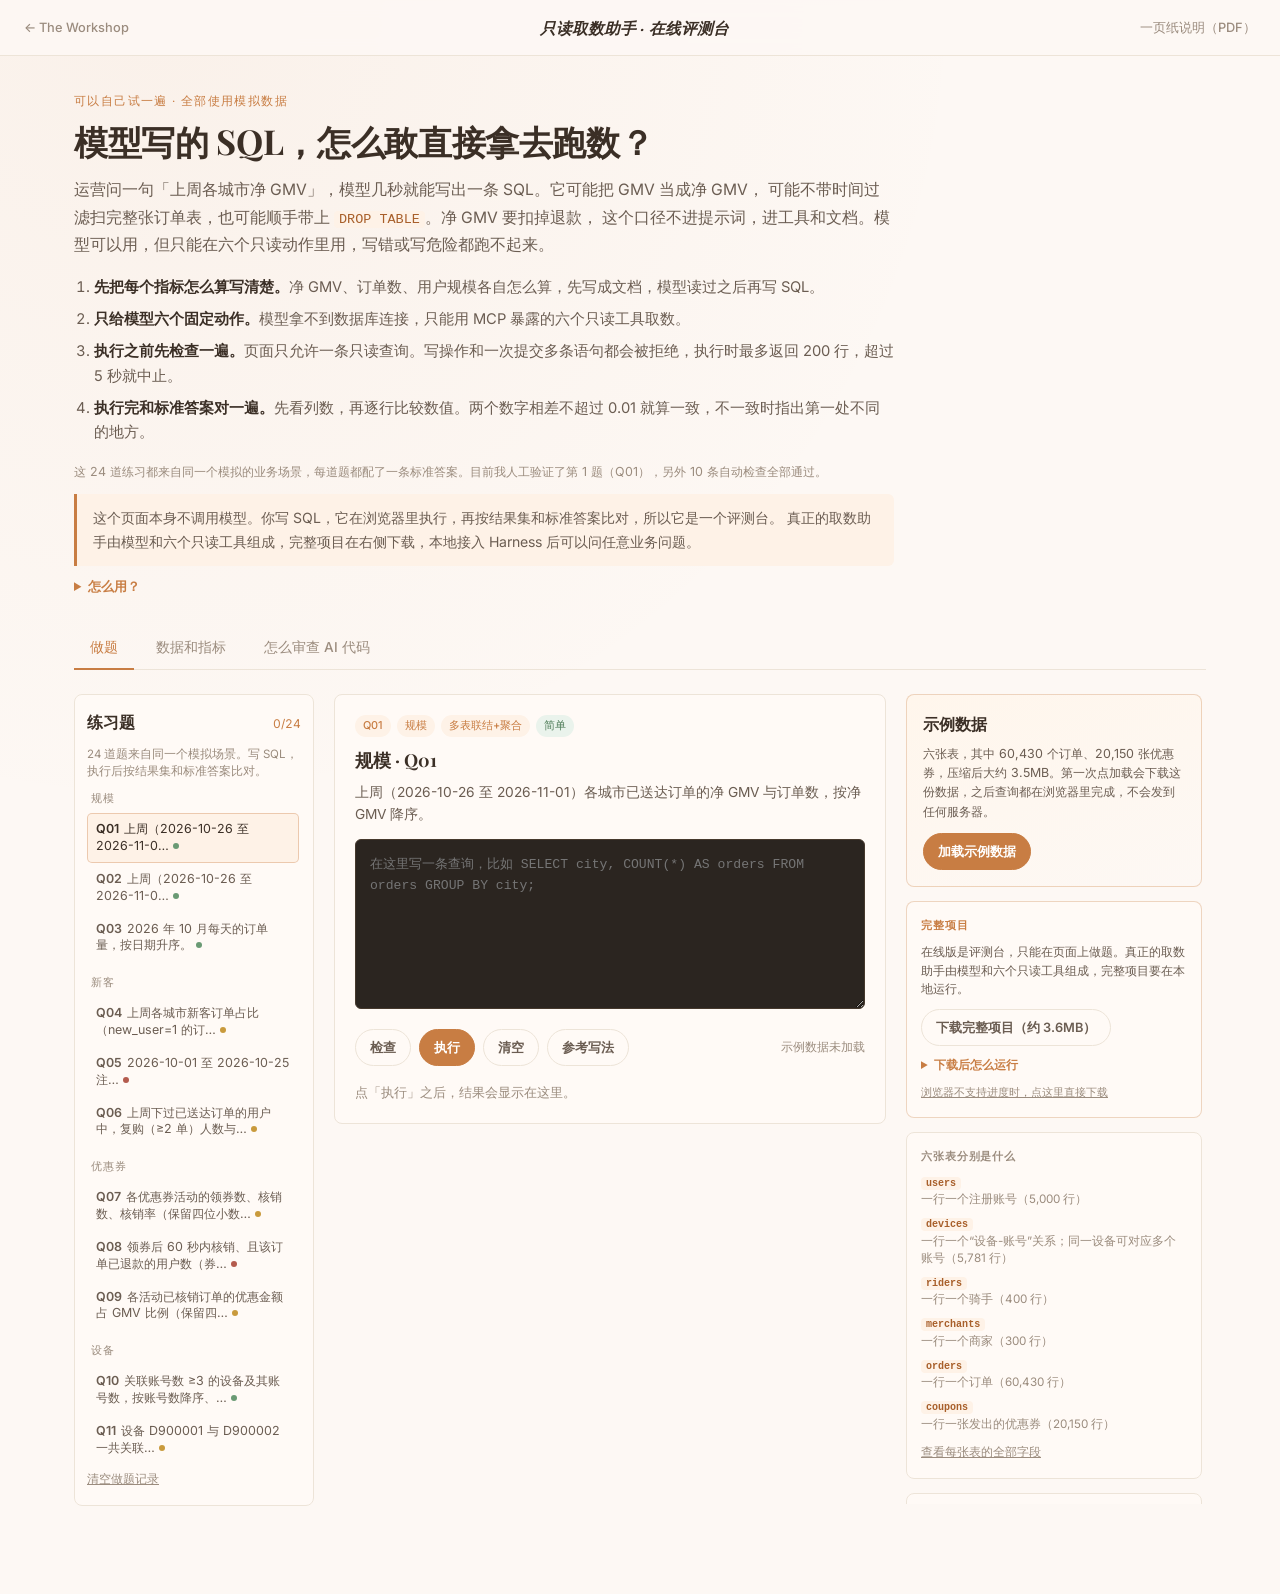
==== work/quagent/index.html @ 1f9f8b7e "Publish read-only SQL workbench and local project download The online page is an in-browser evaluati" ====
<!DOCTYPE html>
<html lang="zh-CN">
<head>
    <meta charset="UTF-8">
    <meta name="viewport" content="width=device-width, initial-scale=1.0">
    <title>只读取数助手 — 在线评测台</title>
    <link rel="preconnect" href="https://fonts.googleapis.com">
    <link rel="preconnect" href="https://fonts.gstatic.com" crossorigin>
    <link href="https://fonts.googleapis.com/css2?family=Playfair+Display:ital,wght@0,500;0,700;1,500&family=Inter:wght@400;500;600&display=swap" rel="stylesheet">
    <link rel="stylesheet" href="../../css/style.css">
    <link rel="stylesheet" href="css/quagent.css">
</head>
<body class="lab-page">

<header class="lab-nav">
    <a class="lab-back" href="../../index.html#work">← The Workshop</a>
    <span class="lab-nav-title">只读取数助手<span class="nav-suffix"> · 在线评测台</span></span>
    <a class="lab-pdf" href="../../files/work/quagent-workbench.pdf" target="_blank" rel="noopener">一页纸说明（PDF）</a>
</header>

<main class="lab-main">

    <section class="lab-hero">
        <p class="lab-kicker">可以自己试一遍 · 全部使用模拟数据</p>
        <h1>模型写的 SQL，怎么敢直接拿去跑数？</h1>
        <p class="lab-lead">
            运营问一句「上周各城市净 GMV」，模型几秒就能写出一条 SQL。它可能把 GMV 当成净 GMV，
            可能不带时间过滤扫完整张订单表，也可能顺手带上 <code>DROP TABLE</code>。净 GMV 要扣掉退款，
            这个口径不进提示词，进工具和文档。模型可以用，但只能在六个只读动作里用，写错或写危险都跑不起来。
        </p>
        <ol class="lab-steps">
            <li><strong>先把每个指标怎么算写清楚。</strong>净 GMV、订单数、用户规模各自怎么算，先写成文档，模型读过之后再写 SQL。</li>
            <li><strong>只给模型六个固定动作。</strong>模型拿不到数据库连接，只能用 MCP 暴露的六个只读工具取数。</li>
            <li><strong>执行之前先检查一遍。</strong>页面只允许一条只读查询。写操作和一次提交多条语句都会被拒绝，执行时最多返回 200 行，超过 5 秒就中止。</li>
            <li><strong>执行完和标准答案对一遍。</strong>先看列数，再逐行比较数值。两个数字相差不超过 0.01 就算一致，不一致时指出第一处不同的地方。</li>
        </ol>
        <p class="lab-baseline">这 24 道练习都来自同一个模拟的业务场景，每道题都配了一条标准答案。目前我人工验证了第 1 题（Q01），另外 10 条自动检查全部通过。</p>
        <p class="lab-position">
            这个页面本身不调用模型。你写 SQL，它在浏览器里执行，再按结果集和标准答案比对，所以它是一个评测台。
            真正的取数助手由模型和六个只读工具组成，完整项目在右侧下载，本地接入 Harness 后可以问任意业务问题。
        </p>
        <details class="lab-howto">
            <summary>怎么用？</summary>
            <p>先点「加载示例数据」，再从左边挑一道题，在中间写 SQL，最后点「执行」。执行完会自动和标准答案比对。右边还会列出六张表、表之间的关联，以及每个指标怎么算。</p>
        </details>
    </section>

    <nav class="lab-tabs" aria-label="页面分区">
        <button class="lab-tab active" data-tab="workbench" aria-selected="true">做题</button>
        <button class="lab-tab" data-tab="scenario" aria-selected="false">数据和指标</button>
        <button class="lab-tab" data-tab="safety" aria-selected="false">怎么审查 AI 代码</button>
    </nav>

    <section class="lab-panel active" id="tab-workbench">
        <div class="wb-grid">

            <aside class="q-panel">
                <div class="q-head">
                    <h2>练习题</h2>
                    <span id="progress-label">0/24</span>
                </div>
                <p class="q-sub">24 道题来自同一个模拟场景。写 SQL，执行后按结果集和标准答案比对。</p>
                <select id="q-select" class="q-select" aria-label="选择题目"></select>
                <div id="q-list" class="q-list"></div>
                <button id="btn-reset-progress" class="link-btn">清空做题记录</button>
            </aside>

            <section class="editor-panel">
                <div class="q-detail">
                    <div class="q-meta" id="q-meta"></div>
                    <h2 id="q-title">正在加载题目…</h2>
                    <p id="q-text"></p>
                </div>

                <textarea id="sql-editor" spellcheck="false" aria-label="SQL 编辑器" placeholder="在这里写一条查询，比如 SELECT city, COUNT(*) AS orders FROM orders GROUP BY city;"></textarea>

                <div class="editor-bar">
                    <button id="btn-validate" class="lab-btn">检查</button>
                    <button id="btn-run" class="lab-btn primary">执行</button>
                    <button id="btn-clear" class="lab-btn ghost">清空</button>
                    <button id="btn-solution" class="lab-btn ghost">参考写法</button>
                    <span id="db-status" class="db-status">示例数据未加载</span>
                </div>

                <div id="verdict" class="verdict" hidden></div>

                <div id="result-wrap" class="result-wrap">
                    <p class="empty">点「执行」之后，结果会显示在这里。</p>
                </div>
            </section>

            <aside class="side-panel">
                <div class="load-card" id="load-card">
                    <h3>示例数据</h3>
                    <p id="load-note">六张表，压缩后大约 3.5MB。第一次点加载会下载这份数据，之后查询都在浏览器里完成，不会发到任何服务器。</p>
                    <button id="btn-load" class="lab-btn primary">加载示例数据</button>
                </div>

                <div class="side-block download-block">
                    <h3>完整项目</h3>
                    <p class="download-lead">在线版是评测台，只能在页面上做题。真正的取数助手由模型和六个只读工具组成，完整项目要在本地运行。</p>
                    <button id="btn-download" class="lab-btn">下载完整项目（约 3.6MB）</button>
                    <p id="download-status" class="download-status" hidden></p>
                    <details class="download-steps">
                        <summary>下载后怎么运行</summary>
                        <ol>
                            <li>解压，确认目录里有 <code>quagent/</code> 和 <code>workbench/</code> 两个文件夹。</li>
                            <li>安装依赖，运行 <code>python -m pip install "mcp[cli]"</code>。</li>
                            <li>运行 <code>python quagent/server/smoke_mcp.py</code>，看到 <code>ALL PASS</code> 说明工具层正常。</li>
                            <li>按 <code>quagent/harness/install.md</code> 修改路径并挂到 Harness，重启后就能问任意取数问题。</li>
                        </ol>
                    </details>
                    <a class="download-fallback" href="../../files/work/quagent-local.zip" download>浏览器不支持进度时，点这里直接下载</a>
                </div>

                <div class="side-block">
                    <h3>六张表分别是什么</h3>
                    <div id="side-tables" class="side-tables"></div>
                    <button class="link-btn" data-goto="scenario">查看每张表的全部字段</button>
                </div>

                <div class="side-block">
                    <h3>表之间怎么关联</h3>
                    <ul id="side-joins" class="side-joins"></ul>
                </div>

                <div class="side-block">
                    <h3>指标怎么算</h3>
                    <div id="side-metrics" class="side-metrics"></div>
                    <button class="link-btn" data-goto="scenario">查看全部指标算法</button>
                </div>
            </aside>

        </div>
    </section>

    <section class="lab-panel" id="tab-scenario">
        <h2 class="section-title">先看数据长什么样</h2>
        <p class="section-lead">写聚合之前先确认一行代表什么。订单表里一行是一单，设备表里一行是某个账号用过某台设备。同一台设备可以对应多个账号，所以算用户规模时要按 <code>user_id</code> 去重，不能数设备，也不能数订单行。</p>
        <div id="schema-grid" class="schema-grid"></div>

        <div class="scenario-split">
            <div>
                <h2 class="section-title">每个指标怎么算</h2>
                <div id="metrics-box" class="prose"></div>
            </div>
            <div>
                <h2 class="section-title">表之间怎么关联，哪里容易算错</h2>
                <div id="joins-box" class="prose"></div>
            </div>
        </div>

        <h2 class="section-title">模型只能用的六个动作</h2>
        <p class="section-lead">模型不直接连数据库。它想拿数据，只能调用下面六个动作。这六个动作通过 MCP 提供，MCP 是一套让模型调用外部工具的标准接口。每个动作只做一件事，出了问题能定位到具体是哪一个，也能单独替换和测试。</p>
        <div id="tools-grid" class="tools-grid"></div>
    </section>

    <section class="lab-panel" id="tab-safety">
        <h2 class="section-title">我是怎么审查 AI 写的代码的</h2>
        <p class="section-lead">我最担心的有两件事。第一件是真实数据被带进外部模型，事后收不回来。第二件是模型生成的代码没人看得完。下面四层分别回答这两个问题，每一层都能在这个项目里找到对应的文件，也能自己跑一遍。</p>
        <div class="layer-grid">
            <article class="layer-card">
                <span class="layer-no">01</span>
                <h3>数据层</h3>
                <p>先给数据分级，再决定什么能进模型。真实业务数据默认不进入外部模型。这个项目从第一天就用固定随机种子生成模拟数据，不含真实公司、用户或交易信息，用同一个种子重新生成，还会得到同一份数据。</p>
                <p class="layer-evidence">可以看 <code>generate_data.py</code>、<code>schema_doc.json</code> 里的免责声明，以及 PDF 本身的加密设置。</p>
            </article>
            <article class="layer-card">
                <span class="layer-no">02</span>
                <h3>权限层</h3>
                <p>模型可能写出 <code>DROP</code>、一次提交多条语句，或者一条把数据库拖垮的查询。我没有把安全交给提示词，而是写进了代码。数据库连接设成只读，只放行一条 SELECT，限制返回行数，超过 5 秒中止，并且把每次调用写进日志。模型就算生成了写操作，也执行不了。</p>
                <p class="layer-evidence">可以看 <code>workbench/sqlkit.py</code>、<code>server/mcp_server.py</code> 和 <code>smoke_mcp.py</code>。</p>
            </article>
            <article class="layer-card">
                <span class="layer-no">03</span>
                <h3>审查层</h3>
                <p>AI 写代码比人读代码快，靠「每次都认真看」是撑不住的。所以先让机器跑单元测试、冒烟测试和标准答案比对，人再重点看四类内容，分别是数据权限、SQL 里的指标算法、金额计算和写操作。读不懂的代码不合并。</p>
                <p class="layer-evidence"><code>eval/check_answers.py</code> 会逐题比对，<code>eval/errors.md</code> 里还记录过一次列顺序写错的问题。</p>
            </article>
            <article class="layer-card">
                <span class="layer-no">04</span>
                <h3>责任层</h3>
                <p>出了问题，说「AI 写的」没有意义。AI 是工具，署名的是人。所以数字要回到原报告或数据库核对，密钥不放进提示词，缺口也要主动写出来。比如现在还没有 CI 和依赖许可证扫描，24 道题也只人工做完了 1 道。</p>
                <p class="layer-evidence">这些缺口写在 <code>DEMO.md</code> 的局限一节，进度写在 <code>eval/scoreboard.md</code>。</p>
            </article>
        </div>

        <h2 class="section-title">你可以试几条会被拦住的语句</h2>
        <p class="section-lead">点一条示例，语句会填进编辑器并立刻执行。前四条在 guard 层被拒，不用加载数据。</p>
        <div id="examples" class="example-list"></div>

        <h2 class="section-title">操作记录</h2>
        <p class="section-lead">这个页面只在本地保存最近 30 次操作。原来的项目会把每次工具调用写进 <code>scenario/query-log.jsonl</code>。</p>
        <div id="audit-box" class="audit-box"><p class="empty">还没有操作。</p></div>
    </section>

</main>

<div id="file-banner" class="file-banner" hidden>
    <strong>这个页面需要从网站打开。</strong>
    直接双击本地文件时，浏览器会禁止页面读取数据文件和 Web Worker。线上地址是
    <code>https://realrocky-z.github.io/work/quagent/</code>。要在本机预览，请在
    <code>个人主页/</code> 目录运行 <code>python -m http.server 8765</code>，再访问
    <code>http://localhost:8765/work/quagent/</code>。
</div>

<script src="vendor/fflate.min.js"></script>
<script src="js/guard.js"></script>
<script src="js/compare.js"></script>
<script src="js/app.js"></script>
</body>
</html>
---- css/style.css ----
/* ===== Variables ===== */
:root {
    --color-bg:        #fdf8f4;
    --color-surface:   #fffaf6;
    --color-text:      #3b2f26;
    --color-text-mid:  #6b5d52;
    --color-text-muted:#9b8c7e;
    --color-accent:    #c87d43;
    --color-accent-dim:#a85f2a;
    --color-border:    #ede4d8;
    --color-tag-bg:    #fef2e7;
    --font-serif:      "Playfair Display", Georgia, "Times New Roman", serif;
    --font-sans:       "Inter", -apple-system, BlinkMacSystemFont, "Segoe UI", Helvetica, Arial, sans-serif;
    --radius:          6px;
    --max-text:        600px;
    --max-grid:        960px;
}

/* ===== Reset ===== */
*, *::before, *::after { margin: 0; padding: 0; box-sizing: border-box; }
html { -webkit-font-smoothing: antialiased; -moz-osx-font-smoothing: grayscale; }
body {
    font-family: var(--font-sans);
    font-size: 15px;
    line-height: 1.65;
    color: var(--color-text);
    background: var(--color-bg);
}
img { max-width: 100%; display: block; }
a { color: var(--color-accent); text-decoration: none; }
a:hover { color: var(--color-accent-dim); }
ul { list-style: none; }
button { font: inherit; cursor: pointer; border: none; background: none; }

/* ===== Navbar ===== */
.navbar {
    position: fixed;
    top: 0; left: 0; right: 0;
    z-index: 100;
    display: flex;
    align-items: center;
    justify-content: space-between;
    padding: 0 32px;
    height: 56px;
    background: rgba(253, 248, 244, 0.82);
    backdrop-filter: blur(10px);
    -webkit-backdrop-filter: blur(10px);
    border-bottom: 1px solid var(--color-border);
}
.nav-brand {
    font-family: var(--font-serif);
    font-size: 1.05rem;
    font-weight: 700;
    font-style: italic;
    color: var(--color-text);
}
.nav-tabs { display: flex; gap: 4px; }
.nav-tab {
    padding: 6px 16px;
    font-size: 0.875rem;
    font-weight: 500;
    color: var(--color-text-muted);
    border-radius: 20px;
    transition: color 0.2s, background 0.2s;
}
.nav-tab:hover { color: var(--color-text); background: rgba(0,0,0,0.03); }
.nav-tab.active { color: var(--color-accent); background: var(--color-tag-bg); }

/* ===== Page container ===== */
.pages-container { padding-top: 56px; }
.page {
    display: none;
    min-height: calc(100vh - 56px);
    animation: pageIn 0.35s ease;
}
.page.active { display: block; }
.page-inner {
    max-width: var(--max-text);
    margin: 0 auto;
    padding: 80px 24px 64px;
}
/* Notes & Blog need a wider layout */
#page-notes .page-inner,
#page-work .page-inner,
#page-blog .page-inner {
    max-width: var(--max-grid);
}

@keyframes pageIn {
    from { opacity: 0; transform: translateY(12px); }
    to   { opacity: 1; transform: translateY(0); }
}

/* ===== Home page ===== */
.home-avatar {
    width: 96px;
    height: 96px;
    border-radius: 50%;
    overflow: hidden;
    margin: 0 auto 28px;
    background: var(--color-tag-bg);
}
.home-avatar img { width: 100%; height: 100%; object-fit: cover; }
.avatar-fallback {
    display: none;
    width: 100%; height: 100%;
    align-items: center; justify-content: center;
    font-family: var(--font-serif);
    font-size: 1.6rem;
    font-weight: 700;
    color: var(--color-accent);
}
.home-name {
    font-family: var(--font-serif);
    font-size: 2.4rem;
    font-weight: 700;
    text-align: center;
    letter-spacing: -0.01em;
    margin-bottom: 16px;
}
.home-bio {
    text-align: center;
    color: var(--color-text-mid);
    font-size: 1.05rem;
    max-width: 420px;
    margin: 0 auto 48px;
    line-height: 1.7;
}

/* Experience list */
.home-experience {
    margin-bottom: 40px;
}
.exp-item {
    display: flex;
    gap: 24px;
    padding: 12px 0;
    border-bottom: 1px solid var(--color-border);
}
.exp-item:first-child { border-top: 1px solid var(--color-border); }
.exp-year {
    flex-shrink: 0;
    width: 120px;
    font-size: 0.85rem;
    color: var(--color-text-muted);
    padding-top: 1px;
}
.exp-desc {
    font-size: 0.95rem;
    color: var(--color-text);
}

/* Social links row */
.home-links {
    display: flex;
    justify-content: center;
    gap: 18px;
}
.home-links a {
    display: flex;
    align-items: center;
    justify-content: center;
    width: 36px;
    height: 36px;
    color: var(--color-text-muted);
    transition: color 0.2s;
}
.home-links a:hover { color: var(--color-accent); }

/* Tooltip on phone link */
.link-phone {
    position: relative;
}
.link-phone::after {
    content: attr(data-tooltip);
    position: absolute;
    bottom: calc(100% + 8px);
    left: 50%;
    transform: translateX(-50%);
    padding: 5px 12px;
    font-size: 0.8rem;
    font-weight: 500;
    color: #fff;
    background: var(--color-text);
    border-radius: 4px;
    white-space: nowrap;
    pointer-events: none;
    opacity: 0;
    transition: opacity 0.2s;
}
.link-phone::before {
    content: "";
    position: absolute;
    bottom: calc(100% + 2px);
    left: 50%;
    transform: translateX(-50%);
    border: 5px solid transparent;
    border-top-color: var(--color-text);
    pointer-events: none;
    opacity: 0;
    transition: opacity 0.2s;
}
.link-phone:hover::after,
.link-phone:hover::before {
    opacity: 1;
}

/* ===== Shared: page title & card grid ===== */
.page-title {
    font-family: var(--font-serif);
    font-size: 1.8rem;
    font-weight: 700;
    margin-bottom: 36px;
    text-align: center;
}
.page-intro {
    max-width: 640px;
    margin: 0 auto 32px;
    text-align: center;
    font-size: 0.95rem;
    line-height: 1.65;
    color: var(--color-text-muted);
}
.shelf-section {
    font-family: var(--font-serif);
    font-size: 1.15rem;
    font-weight: 700;
    font-style: italic;
    color: var(--color-text-muted);
    margin: 36px 0 16px;
    text-align: center;
}
.shelf-section:first-of-type { margin-top: 0; }
.card-grid {
    display: grid;
    grid-template-columns: repeat(auto-fill, minmax(280px, 1fr));
    gap: 24px;
    max-width: var(--max-grid);
    margin: 0 auto;
}
.card {
    background: var(--color-surface);
    border: 1px solid var(--color-border);
    border-radius: var(--radius);
    overflow: hidden;
    transition: box-shadow 0.25s, transform 0.25s;
}
.card:hover {
    transform: translateY(-3px);
    box-shadow: 0 6px 24px rgba(140, 100, 60, 0.08);
}
.card-preview {
    aspect-ratio: 16 / 10;
    background: var(--color-tag-bg);
    overflow: hidden;
}
.card-preview img { width: 100%; height: 100%; object-fit: cover; }
.card-body { padding: 20px; }
.card-body h3 {
    font-family: var(--font-serif);
    font-size: 1.15rem;
    font-weight: 700;
    margin-bottom: 6px;
}
.card-body p {
    font-size: 0.9rem;
    color: var(--color-text-mid);
    margin-bottom: 14px;
    line-height: 1.55;
}
.card-status {
    display: inline-block;
    font-size: 0.7rem;
    letter-spacing: 0.02em;
    padding: 3px 9px;
    margin-bottom: 10px;
    border: 1px solid var(--color-accent);
    border-radius: 20px;
    color: var(--color-accent);
}
.card-tags {
    display: flex; flex-wrap: wrap; gap: 6px;
    margin-bottom: 16px;
}
.card-tags span {
    font-size: 0.75rem;
    padding: 3px 10px;
    border-radius: 20px;
    background: var(--color-tag-bg);
    color: var(--color-accent);
    font-weight: 500;
}

/* ===== Blog list ===== */
.blog-toolbar {
    display: flex;
    justify-content: flex-end;
    align-items: center;
    gap: 10px;
    max-width: var(--max-grid);
    margin: -12px auto 20px;
}
.blog-toolbar label {
    font-size: 0.8rem;
    color: var(--color-text-muted);
}
.blog-toolbar select {
    padding: 7px 32px 7px 14px;
    font: inherit;
    font-size: 0.82rem;
    color: var(--color-text);
    background: var(--color-surface);
    border: 1px solid var(--color-border);
    border-radius: 20px;
    cursor: pointer;
    outline: none;
}
.blog-toolbar select:focus { border-color: var(--color-accent); }

.blog-list {
    max-width: var(--max-grid);
    margin: 0 auto;
}
.blog-row {
    display: grid;
    grid-template-columns: 110px minmax(0, 1fr) auto;
    gap: 24px;
    align-items: center;
    padding: 22px 8px;
    border-bottom: 1px solid var(--color-border);
}
.blog-row:first-child { border-top: 1px solid var(--color-border); }
.blog-date {
    font-size: 0.85rem;
    color: var(--color-text-muted);
    font-variant-numeric: tabular-nums;
}
.blog-body h3 {
    font-family: var(--font-serif);
    font-size: 1.15rem;
    font-weight: 700;
    margin-bottom: 4px;
}
.blog-body p {
    font-size: 0.9rem;
    color: var(--color-text-mid);
    line-height: 1.55;
    margin-bottom: 10px;
}
.blog-body .card-tags { margin-bottom: 0; }
.blog-row .btn-download { justify-self: end; white-space: nowrap; }
.blog-empty {
    text-align: center;
    color: var(--color-text-muted);
    font-size: 0.92rem;
    padding: 48px 0;
}

/* Card actions: primary lab button + secondary PDF link */
.card-actions {
    display: flex;
    align-items: center;
    flex-wrap: wrap;
    gap: 16px;
}
.card-secondary {
    font-size: 0.8rem;
    color: var(--color-text-muted);
    border-bottom: 1px solid transparent;
    padding-bottom: 1px;
    transition: color 0.2s, border-color 0.2s;
}
.card-secondary:hover {
    color: var(--color-accent);
    border-bottom-color: var(--color-accent);
}

/* Download button */
.btn-download {
    display: inline-flex;
    align-items: center;
    gap: 6px;
    padding: 8px 18px;
    font-size: 0.825rem;
    font-weight: 600;
    color: var(--color-accent);
    border: 1.5px solid var(--color-accent);
    border-radius: 20px;
    transition: background 0.2s, color 0.2s;
}
.btn-download:hover { background: var(--color-accent); color: #fff; }
.btn-download::before {
    content: "";
    display: inline-block;
    width: 14px; height: 14px;
    background: currentColor;
    mask: url("data:image/svg+xml,%3Csvg xmlns='http://www.w3.org/2000/svg' viewBox='0 0 24 24' fill='none' stroke='currentColor' stroke-width='2'%3E%3Cpath d='M21 15v4a2 2 0 0 1-2 2H5a2 2 0 0 1-2-2v-4'/%3E%3Cpolyline points='7 10 12 15 17 10'/%3E%3Cline x1='12' y1='15' x2='12' y2='3'/%3E%3C/svg%3E") center / contain no-repeat;
    -webkit-mask: url("data:image/svg+xml,%3Csvg xmlns='http://www.w3.org/2000/svg' viewBox='0 0 24 24' fill='none' stroke='currentColor' stroke-width='2'%3E%3Cpath d='M21 15v4a2 2 0 0 1-2 2H5a2 2 0 0 1-2-2v-4'/%3E%3Cpolyline points='7 10 12 15 17 10'/%3E%3Cline x1='12' y1='15' x2='12' y2='3'/%3E%3C/svg%3E") center / contain no-repeat;
}
.btn-view::before {
    mask: url("data:image/svg+xml,%3Csvg xmlns='http://www.w3.org/2000/svg' viewBox='0 0 24 24' fill='none' stroke='black' stroke-width='2' stroke-linecap='round' stroke-linejoin='round'%3E%3Cpath d='M1 12s4-8 11-8 11 8 11 8-4 8-11 8-11-8-11-8z'/%3E%3Ccircle cx='12' cy='12' r='3'/%3E%3C/svg%3E") center / contain no-repeat;
    -webkit-mask: url("data:image/svg+xml,%3Csvg xmlns='http://www.w3.org/2000/svg' viewBox='0 0 24 24' fill='none' stroke='black' stroke-width='2' stroke-linecap='round' stroke-linejoin='round'%3E%3Cpath d='M1 12s4-8 11-8 11 8 11 8-4 8-11 8-11-8-11-8z'/%3E%3Ccircle cx='12' cy='12' r='3'/%3E%3C/svg%3E") center / contain no-repeat;
}


/* ===== Footer ===== */
.footer {
    text-align: center;
    padding: 28px 0;
    font-size: 0.8rem;
    color: var(--color-text-muted);
}

/* ===== Responsive ===== */
@media (max-width: 640px) {
    .navbar { padding: 0 10px; }
    .nav-brand { font-size: 0.95rem; white-space: nowrap; flex-shrink: 0; }
    .nav-tabs { flex-shrink: 0; }
    .nav-tab { padding: 6px 9px; font-size: 0.78rem; }
    .page-inner { padding: 48px 16px 40px; }
    .home-name { font-size: 1.8rem; }
    .home-bio { font-size: 0.95rem; }
    .exp-item { flex-direction: column; gap: 2px; }
    .exp-year { width: auto; }
    .card-grid { grid-template-columns: 1fr; }
    .blog-row { grid-template-columns: 1fr; gap: 6px; padding: 18px 4px; }
    .blog-row .btn-download { justify-self: start; margin-top: 6px; }
}
---- work/quagent/css/quagent.css ----
/* ===== SQL Agent lab ===== */
.lab-page {
    background:
        radial-gradient(circle at 12% 0%, rgba(200, 125, 67, 0.06), transparent 42%),
        var(--color-bg);
}

.lab-nav {
    position: sticky;
    top: 0;
    z-index: 30;
    display: flex;
    align-items: center;
    gap: 16px;
    height: 56px;
    padding: 0 24px;
    background: rgba(253, 248, 244, 0.9);
    backdrop-filter: blur(10px);
    border-bottom: 1px solid var(--color-border);
}
.lab-back,
.lab-pdf {
    font-size: 0.8rem;
    font-weight: 500;
    color: var(--color-text-muted);
}
.lab-back:hover,
.lab-pdf:hover { color: var(--color-accent); }
.lab-nav-title {
    margin: 0 auto;
    font-family: var(--font-serif);
    font-size: 0.98rem;
    font-weight: 700;
    font-style: italic;
}
.lab-main {
    max-width: 1180px;
    margin: 0 auto;
    padding: 36px 24px 88px;
}

/* ===== Hero ===== */
.lab-kicker {
    font-size: 0.72rem;
    letter-spacing: 0.12em;
    text-transform: uppercase;
    color: var(--color-accent);
    margin-bottom: 10px;
}
.lab-hero h1 {
    font-family: var(--font-serif);
    font-size: 2.15rem;
    line-height: 1.2;
    letter-spacing: -0.01em;
    margin-bottom: 14px;
}
.lab-lead {
    max-width: 820px;
    font-size: 0.98rem;
    line-height: 1.75;
    color: var(--color-text-mid);
}
.lab-lead code,
.prose code,
.layer-evidence code,
.side-block code,
.section-lead code,
.file-banner code {
    font-family: ui-monospace, SFMono-Regular, Consolas, monospace;
    font-size: 0.86em;
    padding: 1px 5px;
    border-radius: 4px;
    background: var(--color-tag-bg);
    color: var(--color-accent-dim);
}
.arch {
    display: flex;
    flex-wrap: wrap;
    align-items: center;
    gap: 8px;
    margin: 22px 0 14px;
}
.arch-node {
    padding: 6px 12px;
    border: 1px solid var(--color-border);
    border-radius: 20px;
    background: var(--color-surface);
    font-size: 0.76rem;
    font-weight: 500;
    color: var(--color-text-mid);
}
.arch-node:last-child {
    border-color: var(--color-accent);
    color: var(--color-accent);
}
.arch-arrow { color: var(--color-text-muted); font-size: 0.8rem; }
.lab-steps {
    max-width: 820px;
    margin: 16px 0 18px;
    padding-left: 20px;
    display: grid;
    gap: 8px;
    font-size: 0.92rem;
    line-height: 1.65;
    color: var(--color-text-mid);
}
.lab-steps strong { color: var(--color-text); }
.lab-baseline {
    font-size: 0.78rem;
    color: var(--color-text-muted);
    line-height: 1.6;
}
.lab-position {
    max-width: 820px;
    margin-top: 12px;
    padding: 12px 16px;
    border-left: 3px solid var(--color-accent);
    background: var(--color-tag-bg);
    border-radius: 0 6px 6px 0;
    font-size: 0.88rem;
    line-height: 1.7;
    color: var(--color-text-mid);
}
.lab-howto {
    max-width: 820px;
    margin-top: 10px;
    font-size: 0.82rem;
    color: var(--color-text-mid);
    line-height: 1.65;
}
.lab-howto summary {
    width: fit-content;
    cursor: pointer;
    color: var(--color-accent);
    font-weight: 600;
}
.lab-howto summary:hover { text-decoration: underline; }
.lab-howto p { margin: 8px 0 0; }

/* ===== Tabs ===== */
.lab-tabs {
    display: flex;
    gap: 6px;
    margin: 28px 0 0;
    border-bottom: 1px solid var(--color-border);
}
.lab-tab {
    padding: 10px 16px;
    font-size: 0.85rem;
    font-weight: 500;
    color: var(--color-text-muted);
    border-bottom: 2px solid transparent;
    margin-bottom: -1px;
}
.lab-tab:hover { color: var(--color-text); }
.lab-tab.active {
    color: var(--color-accent);
    border-bottom-color: var(--color-accent);
}
.lab-panel { display: none; padding-top: 24px; }
.lab-panel.active { display: block; }

/* ===== Workbench layout ===== */
.wb-grid {
    display: grid;
    grid-template-columns: 240px minmax(0, 1fr) 300px;
    gap: 20px;
    align-items: start;
}

/* Question list */
.q-panel {
    position: sticky;
    top: 76px;
    align-self: start;
    background: var(--color-surface);
    border: 1px solid var(--color-border);
    border-radius: 8px;
    padding: 14px 12px;
}
.q-head {
    display: flex;
    align-items: baseline;
    justify-content: space-between;
    margin-bottom: 10px;
}
.q-head h2 {
    font-family: var(--font-serif);
    font-size: 1rem;
}
#progress-label {
    font-size: 0.75rem;
    color: var(--color-accent);
    font-variant-numeric: tabular-nums;
}
.q-sub {
    font-size: 0.72rem;
    line-height: 1.5;
    color: var(--color-text-muted);
    margin-bottom: 10px;
}
.q-list {
    max-height: calc(100vh - 230px);
    overflow-y: auto;
    padding-right: 2px;
}
.q-group-title {
    font-size: 0.68rem;
    letter-spacing: 0.08em;
    text-transform: uppercase;
    color: var(--color-text-muted);
    margin: 12px 4px 5px;
}
.q-group-title:first-child { margin-top: 0; }
.q-item {
    display: block;
    width: 100%;
    text-align: left;
    padding: 7px 8px;
    border-radius: 5px;
    font-size: 0.78rem;
    line-height: 1.35;
    color: var(--color-text-mid);
    border: 1px solid transparent;
}
.q-item:hover { background: rgba(0, 0, 0, 0.03); color: var(--color-text); }
.q-item.active {
    background: var(--color-tag-bg);
    border-color: rgba(200, 125, 67, 0.35);
    color: var(--color-text);
}
.q-item.done .q-id::after {
    content: "✓";
    margin-left: 5px;
    color: #4f8a5b;
    font-weight: 700;
}
.q-id { font-weight: 600; margin-right: 5px; }
.q-diff {
    display: inline-block;
    width: 6px;
    height: 6px;
    border-radius: 50%;
    margin-left: 4px;
    vertical-align: 1px;
}
.q-diff.easy { background: #6a9a74; }
.q-diff.medium { background: #c99a3c; }
.q-diff.hard { background: #b45b4d; }
.q-select { display: none; width: 100%; padding: 8px 10px; font: inherit; font-size: 0.85rem; border: 1px solid var(--color-border); border-radius: 6px; background: var(--color-surface); }
.link-btn {
    margin-top: 10px;
    font-size: 0.72rem;
    color: var(--color-text-muted);
    text-decoration: underline;
}
.link-btn:hover { color: var(--color-accent); }

/* Editor */
.editor-panel {
    background: var(--color-surface);
    border: 1px solid var(--color-border);
    border-radius: 8px;
    padding: 20px;
    min-width: 0;
}
.q-detail { margin-bottom: 14px; }
.q-meta {
    display: flex;
    flex-wrap: wrap;
    gap: 6px;
    margin-bottom: 8px;
}
.q-meta span {
    font-size: 0.68rem;
    padding: 2px 8px;
    border-radius: 20px;
    background: var(--color-tag-bg);
    color: var(--color-accent);
    font-weight: 500;
}
.q-meta span.diff-easy { background: #eaf3ec; color: #4f7d59; }
.q-meta span.diff-medium { background: #fbf1dc; color: #98701f; }
.q-meta span.diff-hard { background: #f8e7e3; color: #9c4a3e; }
.q-detail h2 {
    font-family: var(--font-serif);
    font-size: 1.12rem;
    margin-bottom: 6px;
}
.q-detail p {
    font-size: 0.86rem;
    line-height: 1.6;
    color: var(--color-text-mid);
}
#sql-editor {
    width: 100%;
    min-height: 170px;
    padding: 14px;
    font-family: ui-monospace, SFMono-Regular, Consolas, "Liberation Mono", monospace;
    font-size: 0.82rem;
    line-height: 1.6;
    tab-size: 2;
    color: #f7efe6;
    background: #2b2520;
    border: 1px solid #46392d;
    border-radius: 6px;
    resize: vertical;
    outline: none;
}
#sql-editor:focus { border-color: var(--color-accent); box-shadow: 0 0 0 3px rgba(200, 125, 67, 0.15); }
.editor-bar {
    display: flex;
    flex-wrap: wrap;
    align-items: center;
    gap: 8px;
    margin-top: 12px;
}
.lab-btn {
    padding: 7px 14px;
    font-size: 0.8rem;
    font-weight: 600;
    color: var(--color-text-mid);
    background: var(--color-surface);
    border: 1px solid var(--color-border);
    border-radius: 20px;
    transition: background 0.15s, color 0.15s, border-color 0.15s;
}
.lab-btn:hover { border-color: var(--color-accent); color: var(--color-accent); }
.lab-btn.primary {
    color: #fff;
    background: var(--color-accent);
    border-color: var(--color-accent);
}
.lab-btn.primary:hover { background: var(--color-accent-dim); color: #fff; }
.lab-btn.ghost { background: transparent; }
.lab-btn:disabled { opacity: 0.45; cursor: not-allowed; }
.db-status {
    margin-left: auto;
    font-size: 0.72rem;
    color: var(--color-text-muted);
}
.db-status.ready { color: #4f8a5b; }

/* Verdict & results */
.verdict {
    margin-top: 14px;
    padding: 11px 14px;
    border-radius: 6px;
    border-left: 4px solid var(--color-border);
    font-size: 0.82rem;
    line-height: 1.55;
}
.verdict strong { display: block; margin-bottom: 2px; }
.verdict.pass { background: #edf5ee; border-left-color: #4f8a5b; color: #355e3c; }
.verdict.fail { background: #faeeeb; border-left-color: #b45b4d; color: #7d3a30; }
.verdict.warn { background: #fbf3e2; border-left-color: #c99a3c; color: #74561a; }
.result-wrap {
    margin-top: 16px;
    max-height: min(620px, 70vh);
    overflow: auto;
}
.result-wrap .empty,
.mini-log .empty,
.audit-box .empty {
    font-size: 0.8rem;
    color: var(--color-text-muted);
}
.res-meta {
    display: flex;
    flex-wrap: wrap;
    gap: 12px;
    margin-bottom: 8px;
    font-size: 0.74rem;
    color: var(--color-text-muted);
}
.res-meta b { color: var(--color-text-mid); font-weight: 600; }
.res-table {
    width: 100%;
    border-collapse: collapse;
    font-size: 0.76rem;
    font-variant-numeric: tabular-nums;
}
.res-table th,
.res-table td {
    padding: 6px 10px;
    border-bottom: 1px solid var(--color-border);
    text-align: left;
    white-space: nowrap;
}
.res-table th {
    position: sticky;
    top: 0;
    z-index: 1;
    background: var(--color-tag-bg);
    color: var(--color-text-mid);
    font-weight: 600;
}
.res-table td.null { color: var(--color-text-muted); font-style: italic; }
pre.plan,
pre.code {
    margin: 0;
    padding: 12px;
    background: #2b2520;
    color: #f0e7dc;
    border-radius: 6px;
    font-family: ui-monospace, SFMono-Regular, Consolas, monospace;
    font-size: 0.76rem;
    line-height: 1.55;
    overflow-x: auto;
    white-space: pre-wrap;
}
/* Side panel */
.side-panel {
    position: sticky;
    top: 76px;
    display: flex;
    flex-direction: column;
    gap: 14px;
    max-height: calc(100vh - 90px);
    overflow-y: auto;
    padding-right: 4px;
}
.load-card {
    background: linear-gradient(160deg, #fff6ec, #fdf8f4);
    border: 1px solid rgba(200, 125, 67, 0.3);
    border-radius: 8px;
    padding: 16px;
}
.load-card h3 {
    font-family: var(--font-serif);
    font-size: 1rem;
    margin-bottom: 6px;
}
.load-card p {
    font-size: 0.78rem;
    line-height: 1.55;
    color: var(--color-text-mid);
    margin-bottom: 12px;
}
.side-block {
    background: var(--color-surface);
    border: 1px solid var(--color-border);
    border-radius: 8px;
    padding: 14px;
}
.side-block h3 {
    font-size: 0.7rem;
    letter-spacing: 0.08em;
    text-transform: uppercase;
    color: var(--color-text-muted);
    margin-bottom: 8px;
}
.tight { font-size: 0.76rem; line-height: 1.65; color: var(--color-text-mid); }
.tight li { margin-bottom: 3px; }

.download-block { border-color: rgba(200, 125, 67, 0.3); }
.download-block h3 { color: var(--color-accent); }
.download-lead {
    font-size: 0.76rem;
    line-height: 1.55;
    color: var(--color-text-mid);
    margin-bottom: 10px;
}
.download-status {
    margin-top: 8px;
    font-size: 0.72rem;
    line-height: 1.5;
    color: var(--color-text-muted);
}
.download-steps {
    margin-top: 10px;
    font-size: 0.74rem;
    line-height: 1.55;
    color: var(--color-text-mid);
}
.download-steps summary {
    cursor: pointer;
    color: var(--color-accent);
    font-weight: 600;
}
.download-steps ol { margin: 8px 0 0 16px; }
.download-steps li { margin-bottom: 4px; }
.download-fallback {
    display: inline-block;
    margin-top: 8px;
    font-size: 0.7rem;
    color: var(--color-text-muted);
    text-decoration: underline;
}

.side-tables { display: flex; flex-direction: column; gap: 7px; }
.side-table-row { font-size: 0.73rem; line-height: 1.45; }
.side-table-row code { font-weight: 600; }
.side-table-row span { display: block; color: var(--color-text-muted); }
.side-joins {
    font-family: ui-monospace, SFMono-Regular, Consolas, monospace;
    font-size: 0.68rem;
    line-height: 1.5;
    color: var(--color-text-mid);
}
.side-joins li {
    margin-bottom: 5px;
    overflow-wrap: anywhere;
}
.side-metrics {
    max-height: 310px;
    overflow-y: auto;
}
.metric-row {
    padding: 5px 0;
    border-bottom: 1px dashed var(--color-border);
    font-size: 0.72rem;
    line-height: 1.45;
}
.metric-row:last-child { border-bottom: none; }
.metric-row b {
    display: block;
    color: var(--color-text-mid);
    font-weight: 600;
}
.metric-row span { color: var(--color-text-muted); }
.mini-log .log-row {
    display: flex;
    gap: 6px;
    align-items: baseline;
    font-size: 0.7rem;
    padding: 4px 0;
    border-bottom: 1px dashed var(--color-border);
}
.mini-log .log-row:last-child { border-bottom: none; }
.log-flag { font-weight: 700; }
.log-flag.ok { color: #4f8a5b; }
.log-flag.no { color: #b45b4d; }
.log-sql {
    flex: 1;
    min-width: 0;
    overflow: hidden;
    text-overflow: ellipsis;
    white-space: nowrap;
    color: var(--color-text-muted);
    font-family: ui-monospace, SFMono-Regular, Consolas, monospace;
}

/* ===== Scenario tab ===== */
.section-title {
    font-family: var(--font-serif);
    font-size: 1.3rem;
    margin: 30px 0 6px;
}
.section-title:first-child { margin-top: 0; }
.section-lead {
    max-width: 780px;
    font-size: 0.86rem;
    line-height: 1.65;
    color: var(--color-text-muted);
    margin-bottom: 16px;
}
.schema-grid {
    display: grid;
    grid-template-columns: repeat(auto-fill, minmax(330px, 1fr));
    gap: 16px;
}
.schema-card {
    background: var(--color-surface);
    border: 1px solid var(--color-border);
    border-radius: 8px;
    padding: 16px;
    overflow: hidden;
}
.schema-card h3 {
    font-family: ui-monospace, SFMono-Regular, Consolas, monospace;
    font-size: 0.92rem;
    margin-bottom: 4px;
}
.schema-card .grain {
    font-size: 0.76rem;
    color: var(--color-text-muted);
    margin-bottom: 10px;
}
.schema-card .count {
    font-size: 0.7rem;
    color: var(--color-accent);
    float: right;
}
.col-table { width: 100%; border-collapse: collapse; font-size: 0.73rem; }
.col-table td { padding: 4px 6px; border-bottom: 1px solid var(--color-border); vertical-align: top; }
.col-table td:first-child { font-family: ui-monospace, SFMono-Regular, Consolas, monospace; color: var(--color-accent-dim); white-space: nowrap; }
.col-table td:last-child { color: var(--color-text-mid); }
.scenario-split {
    display: grid;
    grid-template-columns: 1fr 1fr;
    gap: 32px;
    margin-top: 8px;
}
.prose { font-size: 0.84rem; line-height: 1.7; color: var(--color-text-mid); }
.prose h2 { font-family: var(--font-serif); font-size: 1.05rem; margin: 18px 0 6px; color: var(--color-text); }
.prose h3 { font-family: var(--font-serif); font-size: 0.95rem; margin: 18px 0 6px; color: var(--color-text); }
.prose h3:first-child { margin-top: 0; }
.prose ul { list-style: disc; padding-left: 18px; margin: 6px 0 12px; }
.prose li { margin-bottom: 4px; }
.prose p { margin-bottom: 8px; }
.tools-grid {
    display: grid;
    grid-template-columns: repeat(auto-fill, minmax(260px, 1fr));
    gap: 12px;
}
.tool-card {
    background: var(--color-surface);
    border: 1px solid var(--color-border);
    border-radius: 8px;
    padding: 14px;
}
.tool-card code {
    display: inline-block;
    font-size: 0.78rem;
    color: var(--color-accent-dim);
    margin-bottom: 6px;
}
.tool-card p { font-size: 0.78rem; line-height: 1.55; color: var(--color-text-mid); }

/* ===== Safety tab ===== */
.layer-grid {
    display: grid;
    grid-template-columns: 1fr 1fr;
    gap: 16px;
}
.layer-card {
    position: relative;
    background: var(--color-surface);
    border: 1px solid var(--color-border);
    border-radius: 8px;
    padding: 18px;
}
.layer-no {
    font-family: var(--font-serif);
    font-size: 1.6rem;
    font-style: italic;
    color: rgba(200, 125, 67, 0.35);
}
.layer-card h3 {
    font-family: var(--font-serif);
    font-size: 1.05rem;
    margin: 2px 0 8px;
}
.layer-card p {
    font-size: 0.82rem;
    line-height: 1.65;
    color: var(--color-text-mid);
    margin-bottom: 8px;
}
.layer-evidence { font-size: 0.75rem !important; color: var(--color-text-muted) !important; }
.example-list {
    display: grid;
    grid-template-columns: 1fr 1fr;
    gap: 10px;
}
.example-btn {
    text-align: left;
    padding: 12px 14px;
    background: var(--color-surface);
    border: 1px solid var(--color-border);
    border-radius: 8px;
    transition: border-color 0.15s, transform 0.15s;
}
.example-btn:hover { border-color: var(--color-accent); transform: translateY(-1px); }
.example-btn strong { display: block; font-size: 0.82rem; margin-bottom: 4px; }
.example-btn code {
    display: block;
    font-family: ui-monospace, SFMono-Regular, Consolas, monospace;
    font-size: 0.72rem;
    color: var(--color-accent-dim);
    white-space: nowrap;
    overflow: hidden;
    text-overflow: ellipsis;
}
.example-btn span { display: block; margin-top: 5px; font-size: 0.72rem; color: var(--color-text-muted); }
.audit-box {
    background: var(--color-surface);
    border: 1px solid var(--color-border);
    border-radius: 8px;
    padding: 12px 14px;
    font-family: ui-monospace, SFMono-Regular, Consolas, monospace;
    font-size: 0.72rem;
    max-height: 320px;
    overflow-y: auto;
}
.audit-row {
    display: grid;
    grid-template-columns: 62px 58px minmax(0, 1fr) 150px;
    gap: 8px;
    padding: 5px 0;
    border-bottom: 1px dashed var(--color-border);
    color: var(--color-text-muted);
}
.audit-row:last-child { border-bottom: none; }
.audit-row .ok { color: #4f8a5b; font-weight: 600; }
.audit-row .no { color: #b45b4d; font-weight: 600; }
.audit-row .sql { overflow: hidden; text-overflow: ellipsis; white-space: nowrap; color: var(--color-text-mid); }

/* File protocol banner */
.file-banner {
    position: fixed;
    left: 50%;
    bottom: 20px;
    transform: translateX(-50%);
    width: min(720px, calc(100vw - 32px));
    z-index: 100;
    padding: 14px 18px;
    background: #3b2f26;
    color: #fdf8f4;
    border-radius: 8px;
    font-size: 0.84rem;
    line-height: 1.6;
    box-shadow: 0 10px 30px rgba(40, 28, 18, 0.25);
}
.file-banner code {
    background: rgba(255, 255, 255, 0.12);
    color: #ffd9b8;
}
.file-banner strong { display: block; margin-bottom: 4px; }

/* ===== Responsive ===== */
@media (max-width: 1100px) {
    .wb-grid { grid-template-columns: 220px minmax(0, 1fr); }
    .side-panel {
        position: static;
        grid-column: 1 / -1;
        display: grid;
        grid-template-columns: repeat(2, minmax(0, 1fr));
        align-items: start;
        max-height: none;
        overflow: visible;
    }
}
@media (max-width: 820px) {
    .wb-grid { grid-template-columns: 1fr; }
    .q-panel { position: static; }
    .q-list { display: none; }
    .q-select { display: block; margin-bottom: 8px; }
    .side-panel { grid-template-columns: 1fr; }
    .scenario-split { grid-template-columns: 1fr; gap: 8px; }
    .layer-grid { grid-template-columns: 1fr; }
    .example-list { grid-template-columns: 1fr; }
    .schema-grid { grid-template-columns: 1fr; }
}
@media (max-width: 640px) {
    .lab-nav { padding: 0 12px; gap: 10px; }
    .lab-nav-title { font-size: 0.85rem; white-space: nowrap; }
    .nav-suffix { display: none; }
    .lab-pdf { white-space: nowrap; }
    .lab-main { padding: 22px 14px 72px; }
    .lab-hero h1 { font-size: 1.7rem; }
    .lab-tabs { overflow-x: auto; }
    .lab-tab { padding: 10px 12px; white-space: nowrap; }
    .editor-panel { padding: 14px; }
    #sql-editor { min-height: 150px; }
    .editor-bar {
        position: sticky;
        bottom: 0;
        z-index: 10;
        padding: 10px 0 4px;
        background: linear-gradient(rgba(255, 250, 246, 0), var(--color-surface) 28%);
    }
    .db-status { margin-left: 0; width: 100%; }
}

@media (prefers-reduced-motion: reduce) {
    * { transition: none !important; animation: none !important; }
}
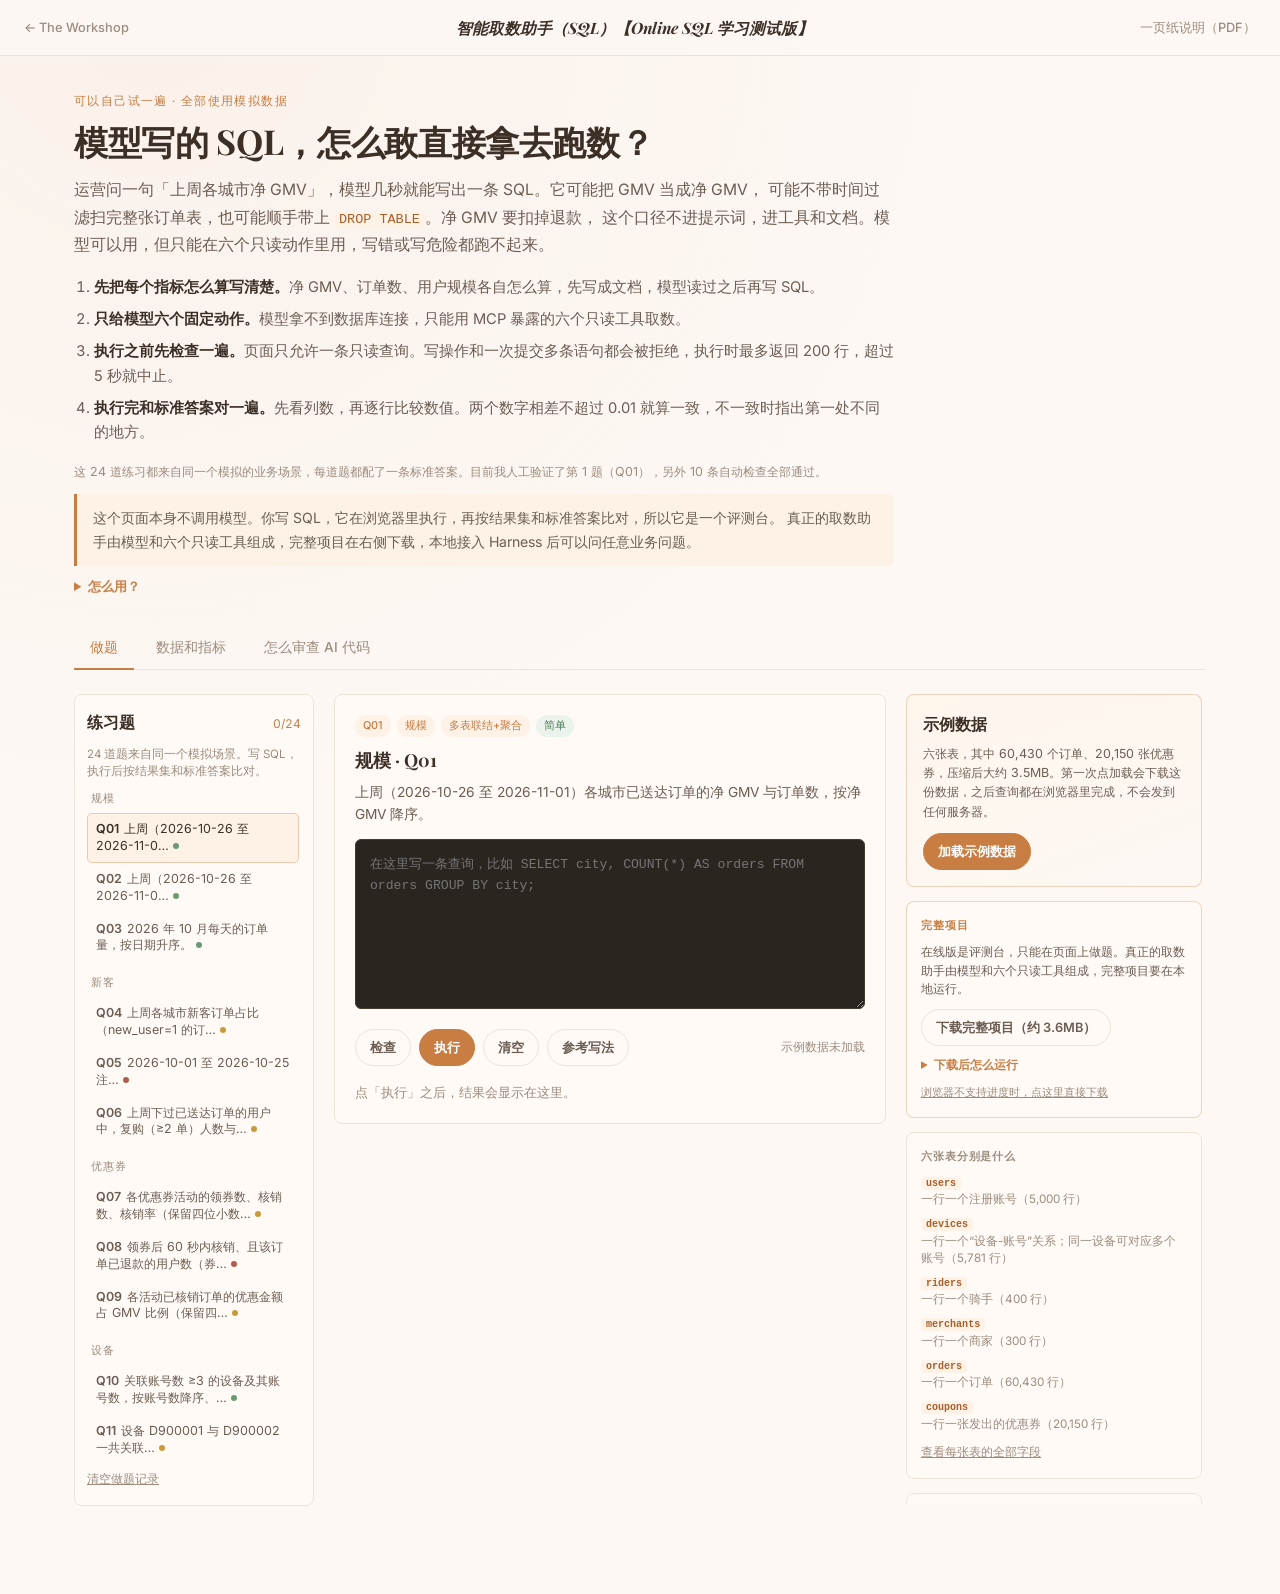
==== commit 827c46d7: "Add custom dialogs to the SQL workbench Replace system confirm/alert with a site-style modal for the" ====
--- a/work/quagent/index.html
+++ b/work/quagent/index.html
@@ -3,7 +3,7 @@
 <head>
     <meta charset="UTF-8">
     <meta name="viewport" content="width=device-width, initial-scale=1.0">
-    <title>只读取数助手 — 在线评测台</title>
+    <title>智能取数助手（SQL）【Online SQL 学习测试版】</title>
     <link rel="preconnect" href="https://fonts.googleapis.com">
     <link rel="preconnect" href="https://fonts.gstatic.com" crossorigin>
     <link href="https://fonts.googleapis.com/css2?family=Playfair+Display:ital,wght@0,500;0,700;1,500&family=Inter:wght@400;500;600&display=swap" rel="stylesheet">
@@ -14,7 +14,7 @@
 
 <header class="lab-nav">
     <a class="lab-back" href="../../index.html#work">← The Workshop</a>
-    <span class="lab-nav-title">只读取数助手<span class="nav-suffix"> · 在线评测台</span></span>
+    <span class="lab-nav-title">智能取数助手（SQL）<span class="nav-suffix">【Online SQL 学习测试版】</span></span>
     <a class="lab-pdf" href="../../files/work/quagent-workbench.pdf" target="_blank" rel="noopener">一页纸说明（PDF）</a>
 </header>
 
@@ -196,6 +196,14 @@
 
 </main>
 
+<div id="modal" class="modal-backdrop" hidden>
+    <div class="modal" role="dialog" aria-modal="true" aria-labelledby="modal-title">
+        <h2 id="modal-title"></h2>
+        <p id="modal-body"></p>
+        <div id="modal-actions" class="modal-actions"></div>
+    </div>
+</div>
+
 <div id="file-banner" class="file-banner" hidden>
     <strong>这个页面需要从网站打开。</strong>
     直接双击本地文件时，浏览器会禁止页面读取数据文件和 Web Worker。线上地址是
--- a/work/quagent/css/quagent.css
+++ b/work/quagent/css/quagent.css
@@ -696,6 +696,54 @@
 .audit-row .ok { color: #4f8a5b; font-weight: 600; }
 .audit-row .no { color: #b45b4d; font-weight: 600; }
 .audit-row .sql { overflow: hidden; text-overflow: ellipsis; white-space: nowrap; color: var(--color-text-mid); }
+
+/* Modal */
+.modal-backdrop {
+    position: fixed;
+    inset: 0;
+    z-index: 120;
+    display: flex;
+    align-items: center;
+    justify-content: center;
+    padding: 20px;
+    background: rgba(43, 37, 32, 0.55);
+}
+.modal-backdrop[hidden] { display: none; }
+.modal {
+    width: min(520px, 100%);
+    padding: 22px 24px 18px;
+    background: var(--color-bg);
+    border-top: 3px solid var(--color-accent);
+    border-radius: 10px;
+    box-shadow: 0 22px 60px rgba(40, 28, 18, 0.3);
+    animation: modal-in 0.16s ease-out;
+}
+@keyframes modal-in {
+    from { opacity: 0; transform: translateY(8px) scale(0.98); }
+}
+.modal h2 {
+    font-family: var(--font-serif);
+    font-size: 1.15rem;
+    line-height: 1.35;
+    color: var(--color-text);
+    margin-bottom: 8px;
+}
+.modal p {
+    font-size: 0.86rem;
+    line-height: 1.7;
+    color: var(--color-text-mid);
+}
+.modal-actions {
+    display: flex;
+    flex-wrap: wrap;
+    justify-content: flex-end;
+    gap: 8px;
+    margin-top: 18px;
+}
+.modal-actions .lab-btn { padding: 8px 16px; }
+@media (prefers-reduced-motion: reduce) {
+    .modal { animation: none; }
+}
 
 /* File protocol banner */
 .file-banner {
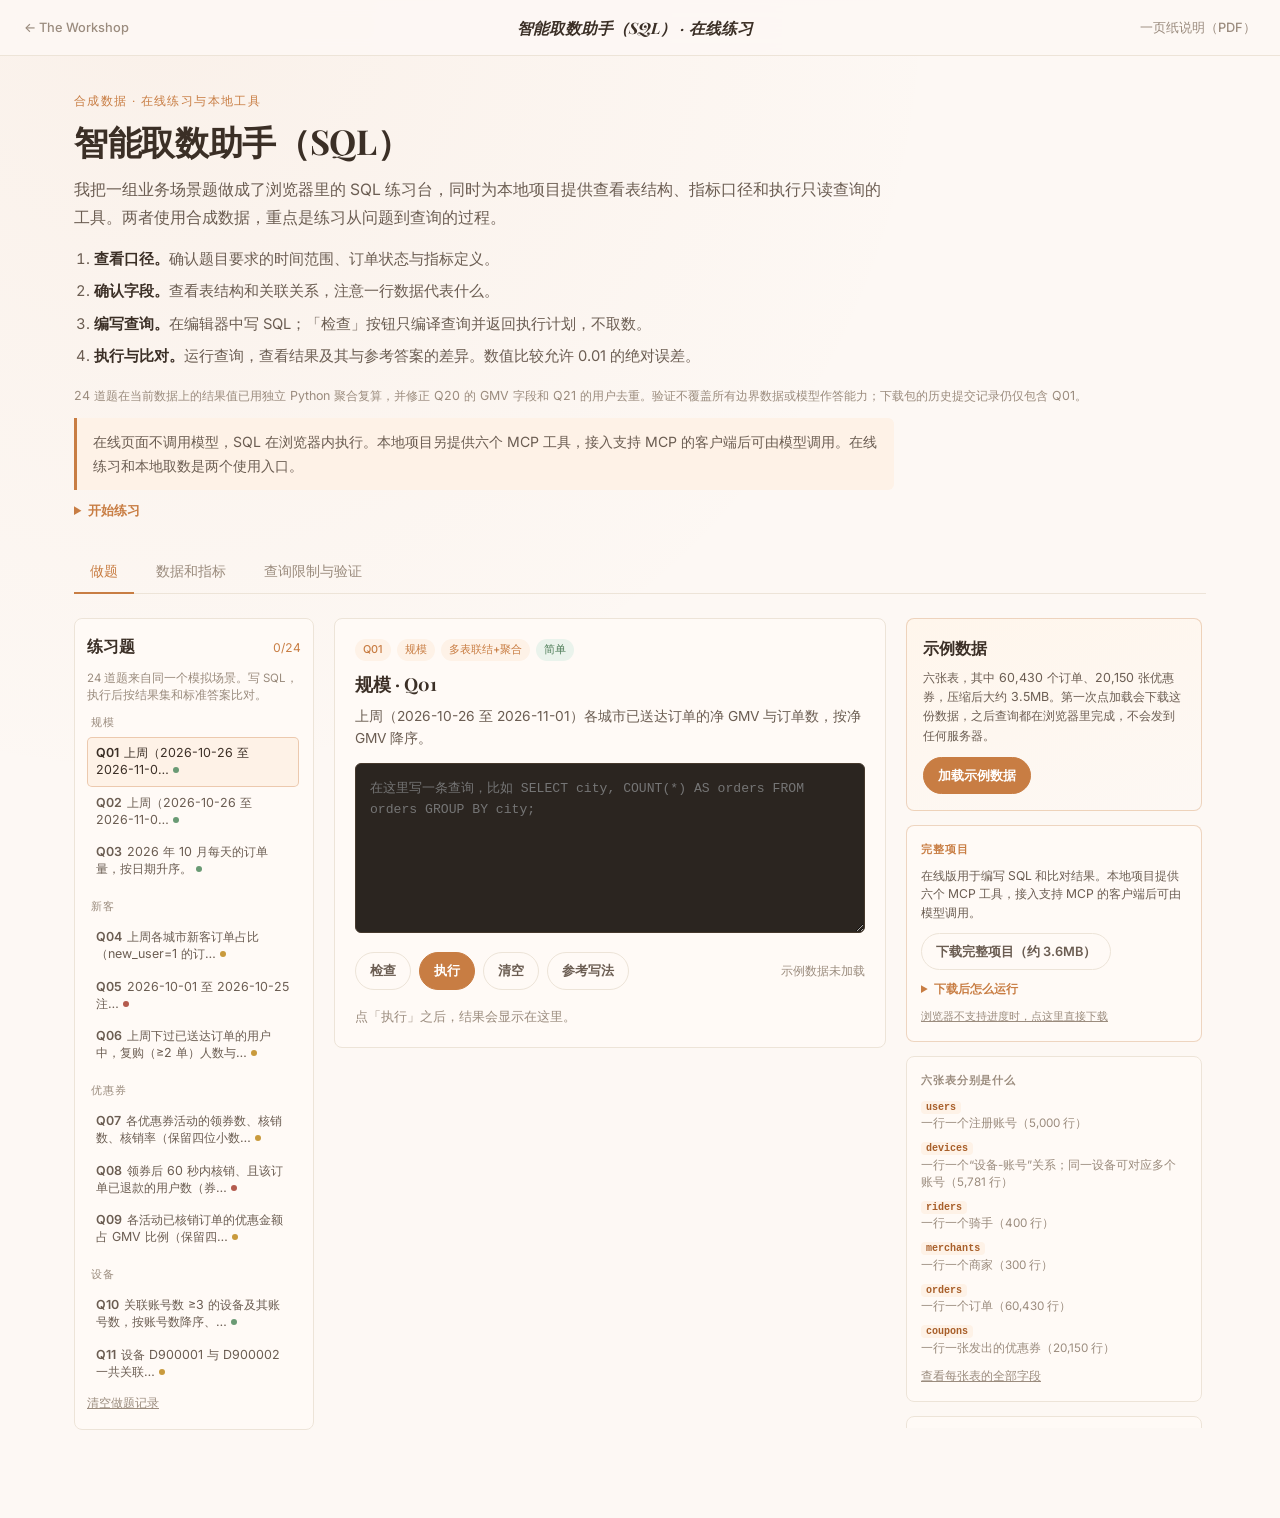
==== commit 6b5c6d2e: "Fix SQL package privacy and reference answers; isolate public deployment Replace internal README and" ====
--- a/work/quagent/index.html
+++ b/work/quagent/index.html
@@ -3,7 +3,7 @@
 <head>
     <meta charset="UTF-8">
     <meta name="viewport" content="width=device-width, initial-scale=1.0">
-    <title>智能取数助手（SQL）【Online SQL 学习测试版】</title>
+    <title data-copy="meta.title">智能取数助手（SQL）｜在线练习</title>
     <link rel="preconnect" href="https://fonts.googleapis.com">
     <link rel="preconnect" href="https://fonts.gstatic.com" crossorigin>
     <link href="https://fonts.googleapis.com/css2?family=Playfair+Display:ital,wght@0,500;0,700;1,500&family=Inter:wght@400;500;600&display=swap" rel="stylesheet">
@@ -13,42 +13,30 @@
 <body class="lab-page">
 
 <header class="lab-nav">
-    <a class="lab-back" href="../../index.html#work">← The Workshop</a>
-    <span class="lab-nav-title">智能取数助手（SQL）<span class="nav-suffix">【Online SQL 学习测试版】</span></span>
-    <a class="lab-pdf" href="../../files/work/quagent-workbench.pdf" target="_blank" rel="noopener">一页纸说明（PDF）</a>
+    <a class="lab-back" href="../../index.html#work" data-copy="meta.back">← The Workshop</a>
+    <span class="lab-nav-title"><span data-copy="meta.navTitle">智能取数助手（SQL）</span><span class="nav-suffix" data-copy="meta.navSuffix"> · 在线练习</span></span>
+    <a class="lab-pdf" href="../../files/work/quagent-onepage.pdf" target="_blank" rel="noopener" data-copy="meta.pdf">一页纸说明（PDF）</a>
 </header>
 
 <main class="lab-main">
 
     <section class="lab-hero">
-        <p class="lab-kicker">可以自己试一遍 · 全部使用模拟数据</p>
-        <h1>模型写的 SQL，怎么敢直接拿去跑数？</h1>
-        <p class="lab-lead">
-            运营问一句「上周各城市净 GMV」，模型几秒就能写出一条 SQL。它可能把 GMV 当成净 GMV，
-            可能不带时间过滤扫完整张订单表，也可能顺手带上 <code>DROP TABLE</code>。净 GMV 要扣掉退款，
-            这个口径不进提示词，进工具和文档。模型可以用，但只能在六个只读动作里用，写错或写危险都跑不起来。
-        </p>
-        <ol class="lab-steps">
-            <li><strong>先把每个指标怎么算写清楚。</strong>净 GMV、订单数、用户规模各自怎么算，先写成文档，模型读过之后再写 SQL。</li>
-            <li><strong>只给模型六个固定动作。</strong>模型拿不到数据库连接，只能用 MCP 暴露的六个只读工具取数。</li>
-            <li><strong>执行之前先检查一遍。</strong>页面只允许一条只读查询。写操作和一次提交多条语句都会被拒绝，执行时最多返回 200 行，超过 5 秒就中止。</li>
-            <li><strong>执行完和标准答案对一遍。</strong>先看列数，再逐行比较数值。两个数字相差不超过 0.01 就算一致，不一致时指出第一处不同的地方。</li>
-        </ol>
-        <p class="lab-baseline">这 24 道练习都来自同一个模拟的业务场景，每道题都配了一条标准答案。目前我人工验证了第 1 题（Q01），另外 10 条自动检查全部通过。</p>
-        <p class="lab-position">
-            这个页面本身不调用模型。你写 SQL，它在浏览器里执行，再按结果集和标准答案比对，所以它是一个评测台。
-            真正的取数助手由模型和六个只读工具组成，完整项目在右侧下载，本地接入 Harness 后可以问任意业务问题。
-        </p>
+        <p class="lab-kicker" data-copy="hero.kicker">合成数据 · 在线练习与本地工具</p>
+        <h1 data-copy="hero.title">智能取数助手（SQL）</h1>
+        <p class="lab-lead" data-copy-html="hero.leadHtml">我把一组业务场景题做成了浏览器里的 SQL 练习台，同时为本地项目提供查看表结构、指标口径和执行只读查询的工具。两者使用合成数据，重点是练习从问题到查询的过程。</p>
+        <ol class="lab-steps" id="hero-steps"></ol>
+        <p class="lab-baseline" data-copy="hero.baseline">24 道题在当前数据上的结果值已用独立 Python 聚合复算，并修正 Q20 的 GMV 字段和 Q21 的用户去重。验证不覆盖所有边界数据或模型作答能力；下载包的历史提交记录仍仅包含 Q01。</p>
+        <p class="lab-position" data-copy="hero.position">在线页面不调用模型，SQL 在浏览器内执行。本地项目另提供六个 MCP 工具，接入支持 MCP 的客户端后可由模型调用。在线练习和本地取数是两个使用入口。</p>
         <details class="lab-howto">
-            <summary>怎么用？</summary>
-            <p>先点「加载示例数据」，再从左边挑一道题，在中间写 SQL，最后点「执行」。执行完会自动和标准答案比对。右边还会列出六张表、表之间的关联，以及每个指标怎么算。</p>
+            <summary data-copy="hero.howto.summary">开始练习</summary>
+            <p data-copy="hero.howto.body">加载示例数据后选择一道题，在编辑器中编写 SQL，点击「执行」查看结果。侧栏提供表结构、关联关系与指标定义；需要对照时可以查看参考写法。</p>
         </details>
     </section>
 
-    <nav class="lab-tabs" aria-label="页面分区">
-        <button class="lab-tab active" data-tab="workbench" aria-selected="true">做题</button>
-        <button class="lab-tab" data-tab="scenario" aria-selected="false">数据和指标</button>
-        <button class="lab-tab" data-tab="safety" aria-selected="false">怎么审查 AI 代码</button>
+    <nav class="lab-tabs" data-copy-aria="tabs.aria" aria-label="页面分区">
+        <button class="lab-tab active" data-tab="workbench" aria-selected="true" data-copy="tabs.workbench">做题</button>
+        <button class="lab-tab" data-tab="scenario" aria-selected="false" data-copy="tabs.scenario">数据和指标</button>
+        <button class="lab-tab" data-tab="safety" aria-selected="false" data-copy="tabs.safety">查询限制与验证</button>
     </nav>
 
     <section class="lab-panel active" id="tab-workbench">
@@ -56,78 +44,78 @@
 
             <aside class="q-panel">
                 <div class="q-head">
-                    <h2>练习题</h2>
+                    <h2 data-copy="workbench.questionsTitle">练习题</h2>
                     <span id="progress-label">0/24</span>
                 </div>
-                <p class="q-sub">24 道题来自同一个模拟场景。写 SQL，执行后按结果集和标准答案比对。</p>
-                <select id="q-select" class="q-select" aria-label="选择题目"></select>
+                <p class="q-sub" data-copy="workbench.questionsSub">24 道题来自同一个模拟场景。写 SQL，执行后按结果集和标准答案比对。</p>
+                <select id="q-select" class="q-select" data-copy-aria="workbench.selectAria" aria-label="选择题目"></select>
                 <div id="q-list" class="q-list"></div>
-                <button id="btn-reset-progress" class="link-btn">清空做题记录</button>
+                <button id="btn-reset-progress" class="link-btn" data-copy="workbench.reset">清空做题记录</button>
             </aside>
 
             <section class="editor-panel">
                 <div class="q-detail">
                     <div class="q-meta" id="q-meta"></div>
-                    <h2 id="q-title">正在加载题目…</h2>
+                    <h2 id="q-title" data-copy="workbench.loadingTitle">正在加载题目…</h2>
                     <p id="q-text"></p>
                 </div>
 
-                <textarea id="sql-editor" spellcheck="false" aria-label="SQL 编辑器" placeholder="在这里写一条查询，比如 SELECT city, COUNT(*) AS orders FROM orders GROUP BY city;"></textarea>
+                <textarea id="sql-editor" spellcheck="false" data-copy-aria="workbench.editorAria" aria-label="SQL 编辑器" data-copy-placeholder="workbench.placeholder" placeholder="在这里写一条查询，比如 SELECT city, COUNT(*) AS orders FROM orders GROUP BY city;"></textarea>
 
                 <div class="editor-bar">
-                    <button id="btn-validate" class="lab-btn">检查</button>
-                    <button id="btn-run" class="lab-btn primary">执行</button>
-                    <button id="btn-clear" class="lab-btn ghost">清空</button>
-                    <button id="btn-solution" class="lab-btn ghost">参考写法</button>
-                    <span id="db-status" class="db-status">示例数据未加载</span>
+                    <button id="btn-validate" class="lab-btn" data-copy="workbench.buttons.validate">检查</button>
+                    <button id="btn-run" class="lab-btn primary" data-copy="workbench.buttons.run">执行</button>
+                    <button id="btn-clear" class="lab-btn ghost" data-copy="workbench.buttons.clear">清空</button>
+                    <button id="btn-solution" class="lab-btn ghost" data-copy="workbench.buttons.solution">参考写法</button>
+                    <span id="db-status" class="db-status" data-copy="workbench.dbStatus">示例数据未加载</span>
                 </div>
 
                 <div id="verdict" class="verdict" hidden></div>
 
                 <div id="result-wrap" class="result-wrap">
-                    <p class="empty">点「执行」之后，结果会显示在这里。</p>
+                    <p class="empty" data-copy="workbench.resultEmpty">点「执行」之后，结果会显示在这里。</p>
                 </div>
             </section>
 
             <aside class="side-panel">
                 <div class="load-card" id="load-card">
-                    <h3>示例数据</h3>
-                    <p id="load-note">六张表，压缩后大约 3.5MB。第一次点加载会下载这份数据，之后查询都在浏览器里完成，不会发到任何服务器。</p>
-                    <button id="btn-load" class="lab-btn primary">加载示例数据</button>
+                    <h3 data-copy="sidebar.load.title">示例数据</h3>
+                    <p id="load-note" data-copy="sidebar.load.note">六张表，压缩后大约 3.5MB。第一次点加载会下载这份数据，之后查询都在浏览器里完成，不会发到任何服务器。</p>
+                    <button id="btn-load" class="lab-btn primary" data-copy="sidebar.load.button">加载示例数据</button>
                 </div>
 
                 <div class="side-block download-block">
-                    <h3>完整项目</h3>
-                    <p class="download-lead">在线版是评测台，只能在页面上做题。真正的取数助手由模型和六个只读工具组成，完整项目要在本地运行。</p>
-                    <button id="btn-download" class="lab-btn">下载完整项目（约 3.6MB）</button>
+                    <h3 data-copy="sidebar.download.title">完整项目</h3>
+                    <p class="download-lead" data-copy="sidebar.download.lead">在线版用于编写 SQL 和比对结果。本地项目提供六个 MCP 工具，接入支持 MCP 的客户端后可由模型调用。</p>
+                    <button id="btn-download" class="lab-btn" data-copy="sidebar.download.button">下载完整项目（约 3.6MB）</button>
                     <p id="download-status" class="download-status" hidden></p>
                     <details class="download-steps">
-                        <summary>下载后怎么运行</summary>
+                        <summary data-copy="sidebar.download.stepsSummary">下载后怎么运行</summary>
                         <ol>
-                            <li>解压，确认目录里有 <code>quagent/</code> 和 <code>workbench/</code> 两个文件夹。</li>
-                            <li>安装依赖，运行 <code>python -m pip install "mcp[cli]"</code>。</li>
-                            <li>运行 <code>python quagent/server/smoke_mcp.py</code>，看到 <code>ALL PASS</code> 说明工具层正常。</li>
-                            <li>按 <code>quagent/harness/install.md</code> 修改路径并挂到 Harness，重启后就能问任意取数问题。</li>
+                            <li data-copy-html="sidebar.download.steps.0">解压，确认目录里有 <code>quagent/</code> 和 <code>workbench/</code> 两个文件夹。</li>
+                            <li data-copy-html="sidebar.download.steps.1">安装依赖，运行 <code>python -m pip install "mcp[cli]"</code>。</li>
+                            <li data-copy-html="sidebar.download.steps.2">运行 <code>python quagent/server/smoke_mcp.py</code>，看到 <code>ALL PASS</code> 说明工具层正常。</li>
+                            <li data-copy-html="sidebar.download.steps.3">参考 <code>quagent/harness/install.md</code> 配置支持 MCP 的客户端，使用包内场景和工具进行取数。</li>
                         </ol>
                     </details>
-                    <a class="download-fallback" href="../../files/work/quagent-local.zip" download>浏览器不支持进度时，点这里直接下载</a>
+                    <a class="download-fallback" href="../../files/work/quagent-local.zip" download data-copy="sidebar.download.fallback">浏览器不支持进度时，点这里直接下载</a>
                 </div>
 
                 <div class="side-block">
-                    <h3>六张表分别是什么</h3>
+                    <h3 data-copy="sidebar.tables.title">六张表分别是什么</h3>
                     <div id="side-tables" class="side-tables"></div>
-                    <button class="link-btn" data-goto="scenario">查看每张表的全部字段</button>
+                    <button class="link-btn" data-goto="scenario" data-copy="sidebar.tables.all">查看每张表的全部字段</button>
                 </div>
 
                 <div class="side-block">
-                    <h3>表之间怎么关联</h3>
+                    <h3 data-copy="sidebar.joins.title">表之间怎么关联</h3>
                     <ul id="side-joins" class="side-joins"></ul>
                 </div>
 
                 <div class="side-block">
-                    <h3>指标怎么算</h3>
+                    <h3 data-copy="sidebar.metrics.title">指标怎么算</h3>
                     <div id="side-metrics" class="side-metrics"></div>
-                    <button class="link-btn" data-goto="scenario">查看全部指标算法</button>
+                    <button class="link-btn" data-goto="scenario" data-copy="sidebar.metrics.all">查看全部指标算法</button>
                 </div>
             </aside>
 
@@ -135,63 +123,38 @@
     </section>
 
     <section class="lab-panel" id="tab-scenario">
-        <h2 class="section-title">先看数据长什么样</h2>
-        <p class="section-lead">写聚合之前先确认一行代表什么。订单表里一行是一单，设备表里一行是某个账号用过某台设备。同一台设备可以对应多个账号，所以算用户规模时要按 <code>user_id</code> 去重，不能数设备，也不能数订单行。</p>
+        <h2 class="section-title" data-copy="scenario.schema.title">先看数据长什么样</h2>
+        <p class="section-lead" data-copy-html="scenario.schema.leadHtml">写聚合之前先确认一行代表什么。订单表里一行是一单，设备表里一行是某个账号用过某台设备。同一台设备可以对应多个账号，所以算用户规模时要按 <code>user_id</code> 去重，不能数设备，也不能数订单行。</p>
         <div id="schema-grid" class="schema-grid"></div>
 
         <div class="scenario-split">
             <div>
-                <h2 class="section-title">每个指标怎么算</h2>
+                <h2 class="section-title" data-copy="scenario.metrics.title">每个指标怎么算</h2>
                 <div id="metrics-box" class="prose"></div>
             </div>
             <div>
-                <h2 class="section-title">表之间怎么关联，哪里容易算错</h2>
+                <h2 class="section-title" data-copy="scenario.joins.title">表之间怎么关联，哪里容易算错</h2>
                 <div id="joins-box" class="prose"></div>
             </div>
         </div>
 
-        <h2 class="section-title">模型只能用的六个动作</h2>
-        <p class="section-lead">模型不直接连数据库。它想拿数据，只能调用下面六个动作。这六个动作通过 MCP 提供，MCP 是一套让模型调用外部工具的标准接口。每个动作只做一件事，出了问题能定位到具体是哪一个，也能单独替换和测试。</p>
+        <h2 class="section-title" data-copy="scenario.tools.title">本地项目提供的六个工具</h2>
+        <p class="section-lead" data-copy="scenario.tools.lead">下载包通过模型上下文协议（Model Context Protocol，MCP）提供以下接口。模型可调用工具查看场景、表结构与指标定义，再检查或运行查询；在线页面不连接模型。</p>
         <div id="tools-grid" class="tools-grid"></div>
     </section>
 
     <section class="lab-panel" id="tab-safety">
-        <h2 class="section-title">我是怎么审查 AI 写的代码的</h2>
-        <p class="section-lead">我最担心的有两件事。第一件是真实数据被带进外部模型，事后收不回来。第二件是模型生成的代码没人看得完。下面四层分别回答这两个问题，每一层都能在这个项目里找到对应的文件，也能自己跑一遍。</p>
-        <div class="layer-grid">
-            <article class="layer-card">
-                <span class="layer-no">01</span>
-                <h3>数据层</h3>
-                <p>先给数据分级，再决定什么能进模型。真实业务数据默认不进入外部模型。这个项目从第一天就用固定随机种子生成模拟数据，不含真实公司、用户或交易信息，用同一个种子重新生成，还会得到同一份数据。</p>
-                <p class="layer-evidence">可以看 <code>generate_data.py</code>、<code>schema_doc.json</code> 里的免责声明，以及 PDF 本身的加密设置。</p>
-            </article>
-            <article class="layer-card">
-                <span class="layer-no">02</span>
-                <h3>权限层</h3>
-                <p>模型可能写出 <code>DROP</code>、一次提交多条语句，或者一条把数据库拖垮的查询。我没有把安全交给提示词，而是写进了代码。数据库连接设成只读，只放行一条 SELECT，限制返回行数，超过 5 秒中止，并且把每次调用写进日志。模型就算生成了写操作，也执行不了。</p>
-                <p class="layer-evidence">可以看 <code>workbench/sqlkit.py</code>、<code>server/mcp_server.py</code> 和 <code>smoke_mcp.py</code>。</p>
-            </article>
-            <article class="layer-card">
-                <span class="layer-no">03</span>
-                <h3>审查层</h3>
-                <p>AI 写代码比人读代码快，靠「每次都认真看」是撑不住的。所以先让机器跑单元测试、冒烟测试和标准答案比对，人再重点看四类内容，分别是数据权限、SQL 里的指标算法、金额计算和写操作。读不懂的代码不合并。</p>
-                <p class="layer-evidence"><code>eval/check_answers.py</code> 会逐题比对，<code>eval/errors.md</code> 里还记录过一次列顺序写错的问题。</p>
-            </article>
-            <article class="layer-card">
-                <span class="layer-no">04</span>
-                <h3>责任层</h3>
-                <p>出了问题，说「AI 写的」没有意义。AI 是工具，署名的是人。所以数字要回到原报告或数据库核对，密钥不放进提示词，缺口也要主动写出来。比如现在还没有 CI 和依赖许可证扫描，24 道题也只人工做完了 1 道。</p>
-                <p class="layer-evidence">这些缺口写在 <code>DEMO.md</code> 的局限一节，进度写在 <code>eval/scoreboard.md</code>。</p>
-            </article>
-        </div>
+        <h2 class="section-title" data-copy="safety.title">查询限制与验证范围</h2>
+        <p class="section-lead" data-copy="safety.lead">语句检查、只读连接和执行限制用于减少误操作，不能保证指标口径正确。在线版与本地版采用不同的执行方式，下面分别说明。</p>
+        <div class="layer-grid" id="layer-grid"></div>
 
-        <h2 class="section-title">你可以试几条会被拦住的语句</h2>
-        <p class="section-lead">点一条示例，语句会填进编辑器并立刻执行。前四条在 guard 层被拒，不用加载数据。</p>
+        <h2 class="section-title" data-copy="safety.examples.title">查看语句检查示例</h2>
+        <p class="section-lead" data-copy="safety.examples.lead">点击示例会将语句填入编辑器并执行。前四条用于观察执行前的拒绝提示，不需要加载数据；后两条用于观察结果行数与超时限制。</p>
         <div id="examples" class="example-list"></div>
 
-        <h2 class="section-title">操作记录</h2>
-        <p class="section-lead">这个页面只在本地保存最近 30 次操作。原来的项目会把每次工具调用写进 <code>scenario/query-log.jsonl</code>。</p>
-        <div id="audit-box" class="audit-box"><p class="empty">还没有操作。</p></div>
+        <h2 class="section-title" data-copy="safety.audit.title">操作记录</h2>
+        <p class="section-lead" data-copy-html="safety.audit.leadHtml">在线页面在浏览器本地保存最近 30 次操作。本地工具的调用日志写入项目目录下的 <code>scenario/query-log.jsonl</code>。</p>
+        <div id="audit-box" class="audit-box"><p class="empty" data-copy="safety.audit.empty">还没有操作。</p></div>
     </section>
 
 </main>
@@ -204,15 +167,10 @@
     </div>
 </div>
 
-<div id="file-banner" class="file-banner" hidden>
-    <strong>这个页面需要从网站打开。</strong>
-    直接双击本地文件时，浏览器会禁止页面读取数据文件和 Web Worker。线上地址是
-    <code>https://realrocky-z.github.io/work/quagent/</code>。要在本机预览，请在
-    <code>个人主页/</code> 目录运行 <code>python -m http.server 8765</code>，再访问
-    <code>http://localhost:8765/work/quagent/</code>。
-</div>
+<div id="file-banner" class="file-banner" hidden data-copy-html="banner.html"><strong>这个页面需要从网站打开。</strong> 直接双击本地文件时，浏览器会禁止页面读取数据文件和 Web Worker。线上地址是 <code>https://realrocky-z.github.io/work/quagent/</code>。要在本机预览，请在 <code>个人主页/</code> 目录运行 <code>python -m http.server 8766</code>，再访问 <code>http://localhost:8766/work/quagent/</code>。</div>
 
 <script src="vendor/fflate.min.js"></script>
+<script src="js/copy.js"></script>
 <script src="js/guard.js"></script>
 <script src="js/compare.js"></script>
 <script src="js/app.js"></script>
